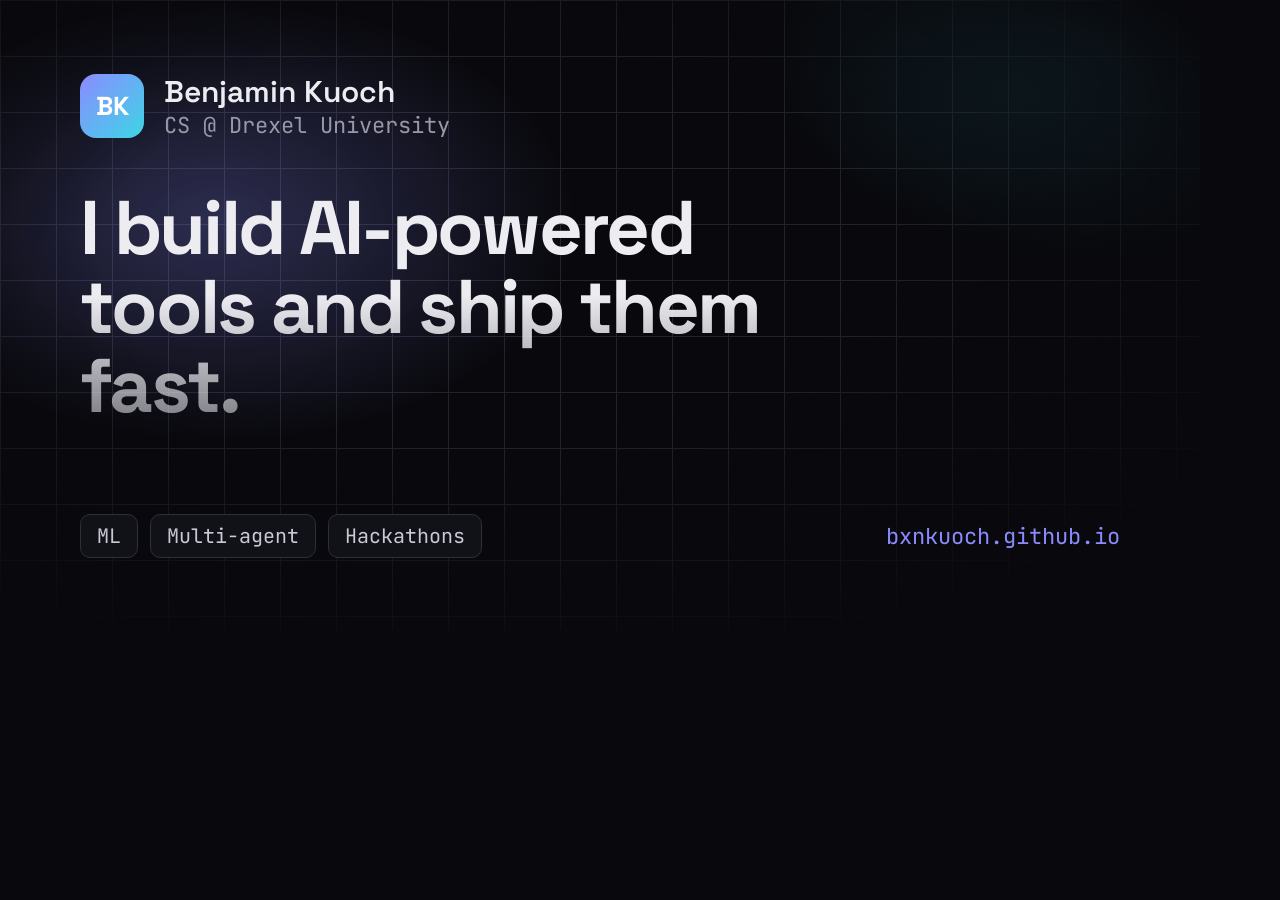
==== tools/og.html @ c7e38d56 "Add portfolio site Static portfolio (HTML/CSS/JS, no build step) with curated projects, skills, live" ====
<!doctype html><html><head><meta charset="utf-8">
<link href="https://fonts.googleapis.com/css2?family=JetBrains+Mono:wght@500&family=Space+Grotesk:wght@600;700&display=swap" rel="stylesheet">
<style>
html,body{margin:0;width:1200px;height:630px;overflow:hidden}
body{background:#09090d;color:#ececf1;font-family:"Space Grotesk",sans-serif;position:relative}
.bg{position:absolute;inset:0;background:
 radial-gradient(520px 320px at 18% 35%,rgba(139,139,255,.28),transparent 70%),
 radial-gradient(480px 300px at 92% 8%,rgba(61,214,230,.18),transparent 70%),
 linear-gradient(#23232f 1px,transparent 1px) 0 0/56px 56px,
 linear-gradient(90deg,#23232f 1px,transparent 1px) 0 0/56px 56px;
 -webkit-mask-image:radial-gradient(ellipse 90% 85% at 40% 40%,#000 35%,transparent 80%)}
.wrap{position:relative;padding:72px 80px;height:100%;box-sizing:border-box;display:flex;flex-direction:column}
.id{display:flex;align-items:center;gap:20px}
.mono{font-family:"JetBrains Mono",monospace;font-size:22px;color:#9799a8}
.mark{width:64px;height:64px;border-radius:16px;background:linear-gradient(135deg,#8b8bff,#3dd6e6);display:grid;place-items:center;font-weight:700;font-size:26px;color:#fff}
.name{font-size:30px;font-weight:600}
h1{font-size:76px;line-height:1.04;letter-spacing:-.035em;margin:48px 0 0;max-width:15ch;
 background:linear-gradient(180deg,#ececf1 45%,rgba(236,236,241,.5));-webkit-background-clip:text;color:transparent}
.foot{margin-top:auto;display:flex;justify-content:space-between;align-items:center}
.tags{display:flex;gap:12px}
.tags span{font-family:"JetBrains Mono",monospace;font-size:20px;padding:8px 16px;border:1px solid #2e2e3c;border-radius:10px;background:#111118;color:#c9cad6}
.url{font-family:"JetBrains Mono",monospace;font-size:22px;color:#8b8bff}
</style></head><body><div class="bg"></div><div class="wrap">
<div class="id"><div class="mark">BK</div><div><div class="name">Benjamin Kuoch</div><div class="mono">CS @ Drexel University</div></div></div>
<h1>I build AI-powered tools and ship them fast.</h1>
<div class="foot"><div class="tags"><span>ML</span><span>Multi-agent</span><span>Hackathons</span></div><div class="url">bxnkuoch.github.io</div></div>
</div></body></html>
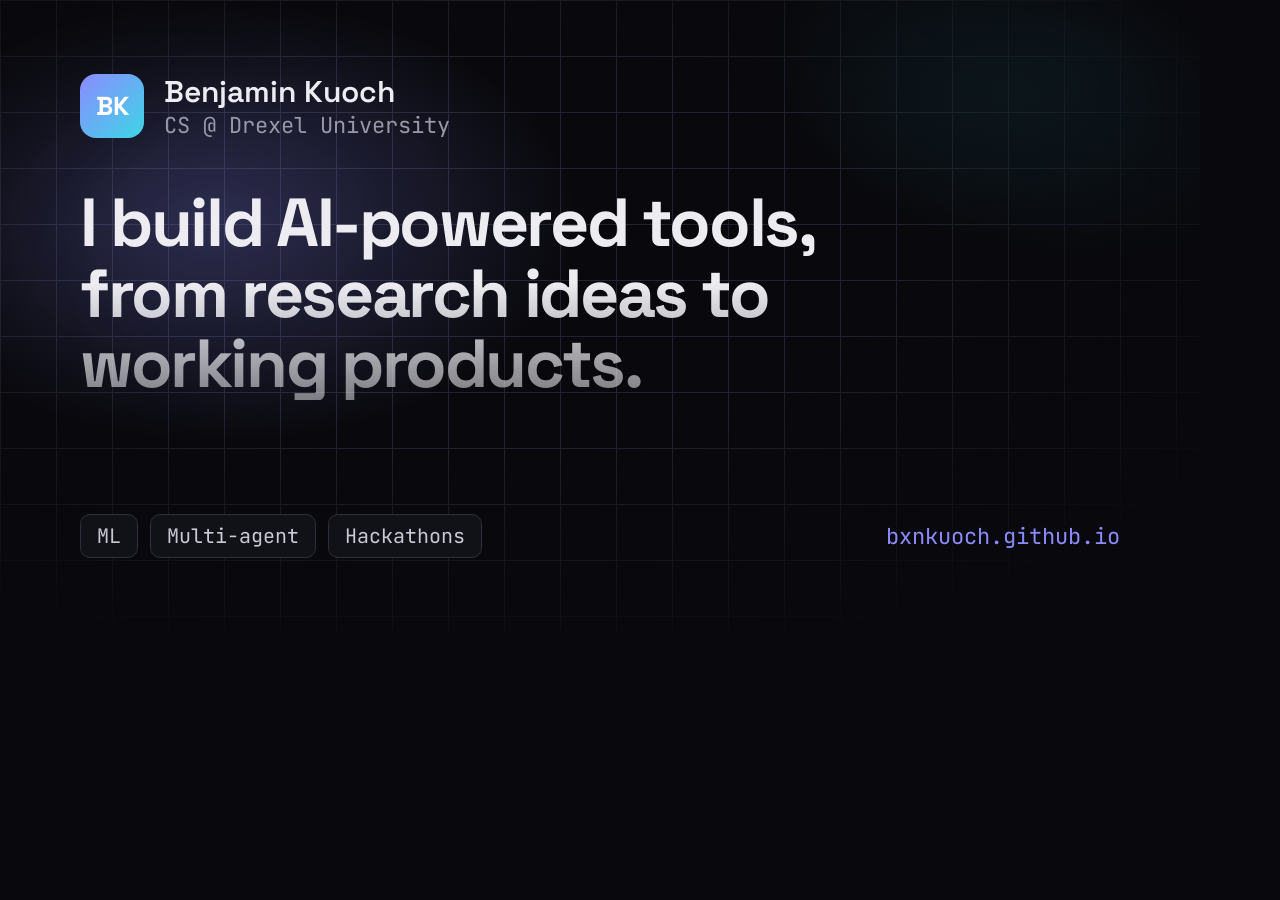
==== commit a376391f: "Change the headline to focus on research ideas to working products Update the social preview image t" ====
--- a/tools/og.html
+++ b/tools/og.html
@@ -14,7 +14,7 @@
 .mono{font-family:"JetBrains Mono",monospace;font-size:22px;color:#9799a8}
 .mark{width:64px;height:64px;border-radius:16px;background:linear-gradient(135deg,#8b8bff,#3dd6e6);display:grid;place-items:center;font-weight:700;font-size:26px;color:#fff}
 .name{font-size:30px;font-weight:600}
-h1{font-size:76px;line-height:1.04;letter-spacing:-.035em;margin:48px 0 0;max-width:15ch;
+h1{font-size:68px;line-height:1.04;letter-spacing:-.035em;margin:48px 0 0;max-width:20ch;
  background:linear-gradient(180deg,#ececf1 45%,rgba(236,236,241,.5));-webkit-background-clip:text;color:transparent}
 .foot{margin-top:auto;display:flex;justify-content:space-between;align-items:center}
 .tags{display:flex;gap:12px}
@@ -22,6 +22,6 @@
 .url{font-family:"JetBrains Mono",monospace;font-size:22px;color:#8b8bff}
 </style></head><body><div class="bg"></div><div class="wrap">
 <div class="id"><div class="mark">BK</div><div><div class="name">Benjamin Kuoch</div><div class="mono">CS @ Drexel University</div></div></div>
-<h1>I build AI-powered tools and ship them fast.</h1>
+<h1>I build AI-powered tools, from research ideas to working products.</h1>
 <div class="foot"><div class="tags"><span>ML</span><span>Multi-agent</span><span>Hackathons</span></div><div class="url">bxnkuoch.github.io</div></div>
 </div></body></html>
